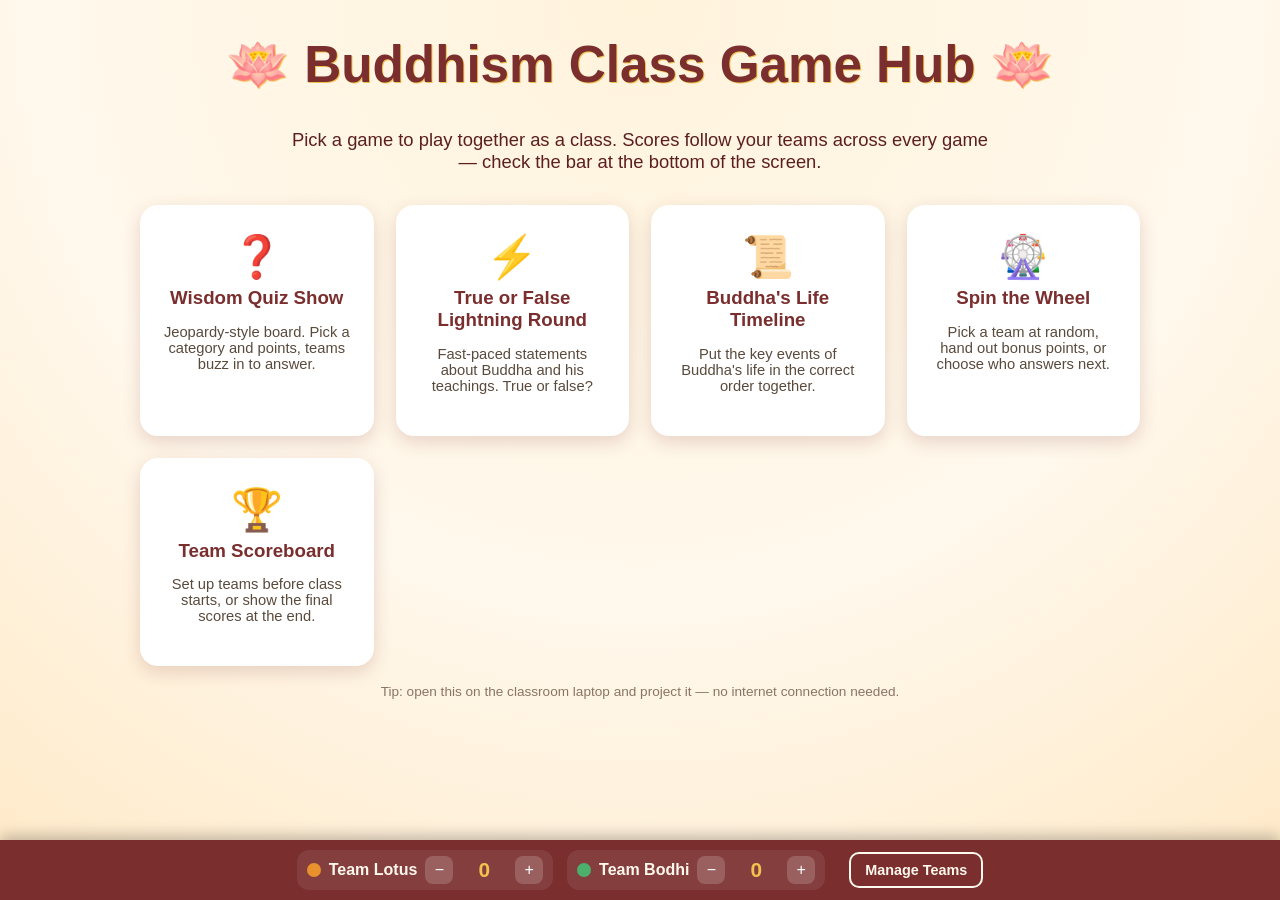
==== index.html @ 96e1d33b "Add offline browser-based Buddhism class game hub Five shared-screen games for a weekly 30-40min cla" ====
<!DOCTYPE html>
<html lang="en">
<head>
<meta charset="UTF-8" />
<meta name="viewport" content="width=device-width, initial-scale=1.0" />
<title>ABSS Buddhism Games</title>
<link rel="stylesheet" href="styles.css" />
</head>
<body>
<div class="page">
  <h1 class="title">🪷 Buddhism Class Game Hub 🪷</h1>
  <p class="subtitle">Pick a game to play together as a class. Scores follow your teams across every game — check the bar at the bottom of the screen.</p>

  <div class="game-grid">
    <a class="game-card" href="quiz.html">
      <div class="icon">❓</div>
      <h3>Wisdom Quiz Show</h3>
      <p>Jeopardy-style board. Pick a category and points, teams buzz in to answer.</p>
    </a>
    <a class="game-card" href="truefalse.html">
      <div class="icon">⚡</div>
      <h3>True or False Lightning Round</h3>
      <p>Fast-paced statements about Buddha and his teachings. True or false?</p>
    </a>
    <a class="game-card" href="timeline.html">
      <div class="icon">📜</div>
      <h3>Buddha's Life Timeline</h3>
      <p>Put the key events of Buddha's life in the correct order together.</p>
    </a>
    <a class="game-card" href="wheel.html">
      <div class="icon">🎡</div>
      <h3>Spin the Wheel</h3>
      <p>Pick a team at random, hand out bonus points, or choose who answers next.</p>
    </a>
    <a class="game-card" href="scoreboard.html">
      <div class="icon">🏆</div>
      <h3>Team Scoreboard</h3>
      <p>Set up teams before class starts, or show the final scores at the end.</p>
    </a>
  </div>

  <footer class="hint">Tip: open this on the classroom laptop and project it &mdash; no internet connection needed.</footer>
</div>
<script src="js/scoreboard.js"></script>
</body>
</html>
---- styles.css ----
:root {
  --saffron: #e8912d;
  --saffron-dark: #c96f14;
  --maroon: #7a2e2e;
  --maroon-dark: #5c1f1f;
  --gold: #f2c14e;
  --cream: #fff8ec;
  --ink: #3a2416;
  --green-ok: #4caf6b;
  --red-no: #d9534f;
  --panel: #ffffff;
  --shadow: 0 6px 18px rgba(122, 46, 46, 0.18);
  --radius: 18px;
}

* { box-sizing: border-box; }

html, body {
  margin: 0;
  padding: 0;
  height: 100%;
  font-family: "Trebuchet MS", "Segoe UI", Verdana, Arial, sans-serif;
  background: radial-gradient(circle at top, #fff3dc 0%, var(--cream) 55%, #ffe9c7 100%);
  color: var(--ink);
}

.page {
  min-height: 100vh;
  display: flex;
  flex-direction: column;
  align-items: center;
  padding: 20px 24px 90px;
}

h1, h2, h3 { margin: 0.3em 0; }

h1.title {
  font-size: clamp(2rem, 4vw, 3.2rem);
  color: var(--maroon);
  text-align: center;
  text-shadow: 1px 1px 0 var(--gold);
}

.subtitle {
  color: var(--maroon-dark);
  font-size: 1.15rem;
  text-align: center;
  max-width: 700px;
  margin-bottom: 1.2em;
}

a { text-decoration: none; color: inherit; }

.btn {
  display: inline-block;
  font-size: 1.1rem;
  font-weight: 700;
  padding: 14px 26px;
  border: none;
  border-radius: 14px;
  background: var(--saffron);
  color: white;
  cursor: pointer;
  box-shadow: var(--shadow);
  transition: transform 0.12s ease, background 0.12s ease;
}
.btn:hover { transform: translateY(-2px); background: var(--saffron-dark); }
.btn:active { transform: translateY(0); }
.btn.secondary { background: var(--maroon); }
.btn.secondary:hover { background: var(--maroon-dark); }
.btn.ghost {
  background: transparent;
  color: var(--maroon);
  border: 2px solid var(--maroon);
  box-shadow: none;
}
.btn.small { font-size: 0.9rem; padding: 8px 14px; border-radius: 10px; }
.btn:disabled { opacity: 0.45; cursor: not-allowed; transform: none; }

.game-grid {
  display: grid;
  grid-template-columns: repeat(auto-fit, minmax(230px, 1fr));
  gap: 22px;
  width: 100%;
  max-width: 1000px;
  margin-top: 10px;
}

.game-card {
  background: var(--panel);
  border-radius: var(--radius);
  box-shadow: var(--shadow);
  padding: 24px 20px;
  text-align: center;
  border: 3px solid transparent;
  transition: transform 0.15s ease, border-color 0.15s ease;
}
.game-card:hover { transform: translateY(-4px); border-color: var(--gold); }
.game-card .icon { font-size: 2.6rem; margin-bottom: 6px; }
.game-card h3 { color: var(--maroon); }
.game-card p { font-size: 0.92rem; color: #5a4a3c; min-height: 2.6em; }

.panel {
  background: var(--panel);
  border-radius: var(--radius);
  box-shadow: var(--shadow);
  padding: 24px;
  width: 100%;
  max-width: 1000px;
}

/* Scoreboard bar */
#scoreboard-bar {
  position: fixed;
  bottom: 0;
  left: 0;
  right: 0;
  background: var(--maroon);
  color: var(--cream);
  display: flex;
  align-items: center;
  justify-content: center;
  gap: 14px;
  flex-wrap: wrap;
  padding: 10px 14px;
  box-shadow: 0 -4px 14px rgba(0,0,0,0.25);
  z-index: 50;
}
#scoreboard-bar .sb-team {
  display: flex;
  align-items: center;
  gap: 8px;
  background: rgba(255,255,255,0.08);
  border-radius: 12px;
  padding: 6px 10px;
}
#scoreboard-bar .sb-dot { width: 14px; height: 14px; border-radius: 50%; flex: none; }
#scoreboard-bar .sb-name { font-weight: 700; min-width: 60px; }
#scoreboard-bar .sb-score { font-size: 1.3rem; font-weight: 800; color: var(--gold); min-width: 2.2em; text-align: center; }
#scoreboard-bar button.sb-adj {
  background: rgba(255,255,255,0.18);
  border: none;
  color: white;
  width: 28px;
  height: 28px;
  border-radius: 8px;
  font-size: 1rem;
  cursor: pointer;
  line-height: 1;
}
#scoreboard-bar button.sb-adj:hover { background: rgba(255,255,255,0.32); }
#scoreboard-bar .sb-manage { margin-left: 10px; }

.top-nav {
  position: fixed;
  top: 12px;
  left: 14px;
  z-index: 60;
}

.flash-correct { animation: flashGreen 0.6s ease; }
.flash-wrong { animation: flashRed 0.6s ease; }
@keyframes flashGreen { 0% { background: var(--green-ok); } 100% { background: inherit; } }
@keyframes flashRed { 0% { background: var(--red-no); } 100% { background: inherit; } }

.pill {
  display: inline-block;
  background: var(--gold);
  color: var(--maroon-dark);
  font-weight: 700;
  padding: 4px 12px;
  border-radius: 999px;
  font-size: 0.85rem;
}

footer.hint {
  margin-top: 18px;
  font-size: 0.85rem;
  color: #8a7562;
  text-align: center;
}
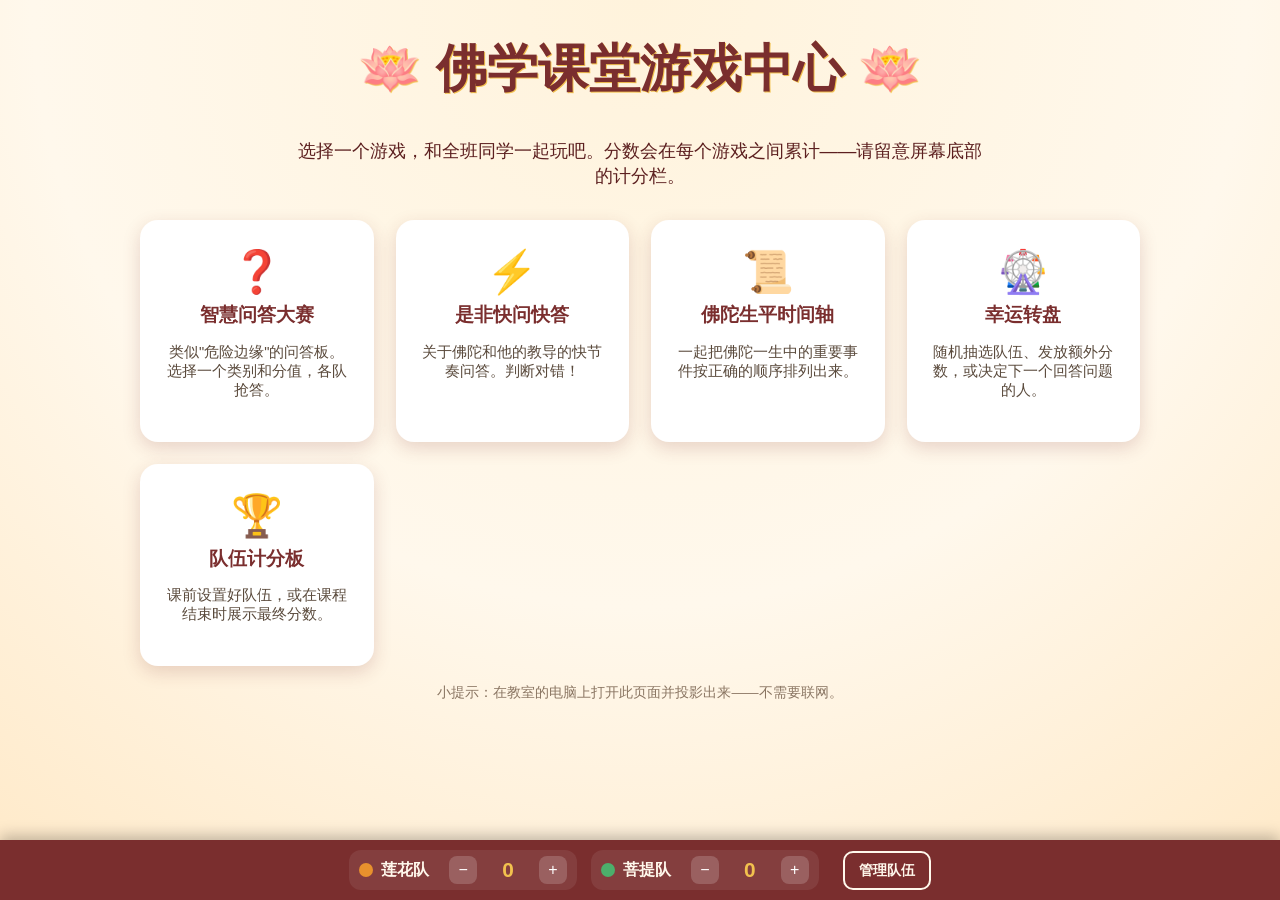
==== commit 3d533e70: "Translate Buddhism class game hub into Simplified Chinese Ports all five games (quiz, true/false, ti" ====
--- a/index.html
+++ b/index.html
@@ -1,45 +1,45 @@
 <!DOCTYPE html>
-<html lang="en">
+<html lang="zh-CN">
 <head>
 <meta charset="UTF-8" />
 <meta name="viewport" content="width=device-width, initial-scale=1.0" />
-<title>ABSS Buddhism Games</title>
+<title>佛学课堂游戏中心</title>
 <link rel="stylesheet" href="styles.css" />
 </head>
 <body>
 <div class="page">
-  <h1 class="title">🪷 Buddhism Class Game Hub 🪷</h1>
-  <p class="subtitle">Pick a game to play together as a class. Scores follow your teams across every game — check the bar at the bottom of the screen.</p>
+  <h1 class="title">🪷 佛学课堂游戏中心 🪷</h1>
+  <p class="subtitle">选择一个游戏，和全班同学一起玩吧。分数会在每个游戏之间累计——请留意屏幕底部的计分栏。</p>
 
   <div class="game-grid">
     <a class="game-card" href="quiz.html">
       <div class="icon">❓</div>
-      <h3>Wisdom Quiz Show</h3>
-      <p>Jeopardy-style board. Pick a category and points, teams buzz in to answer.</p>
+      <h3>智慧问答大赛</h3>
+      <p>类似"危险边缘"的问答板。选择一个类别和分值，各队抢答。</p>
     </a>
     <a class="game-card" href="truefalse.html">
       <div class="icon">⚡</div>
-      <h3>True or False Lightning Round</h3>
-      <p>Fast-paced statements about Buddha and his teachings. True or false?</p>
+      <h3>是非快问快答</h3>
+      <p>关于佛陀和他的教导的快节奏问答。判断对错！</p>
     </a>
     <a class="game-card" href="timeline.html">
       <div class="icon">📜</div>
-      <h3>Buddha's Life Timeline</h3>
-      <p>Put the key events of Buddha's life in the correct order together.</p>
+      <h3>佛陀生平时间轴</h3>
+      <p>一起把佛陀一生中的重要事件按正确的顺序排列出来。</p>
     </a>
     <a class="game-card" href="wheel.html">
       <div class="icon">🎡</div>
-      <h3>Spin the Wheel</h3>
-      <p>Pick a team at random, hand out bonus points, or choose who answers next.</p>
+      <h3>幸运转盘</h3>
+      <p>随机抽选队伍、发放额外分数，或决定下一个回答问题的人。</p>
     </a>
     <a class="game-card" href="scoreboard.html">
       <div class="icon">🏆</div>
-      <h3>Team Scoreboard</h3>
-      <p>Set up teams before class starts, or show the final scores at the end.</p>
+      <h3>队伍计分板</h3>
+      <p>课前设置好队伍，或在课程结束时展示最终分数。</p>
     </a>
   </div>
 
-  <footer class="hint">Tip: open this on the classroom laptop and project it &mdash; no internet connection needed.</footer>
+  <footer class="hint">小提示：在教室的电脑上打开此页面并投影出来——不需要联网。</footer>
 </div>
 <script src="js/scoreboard.js"></script>
 </body>
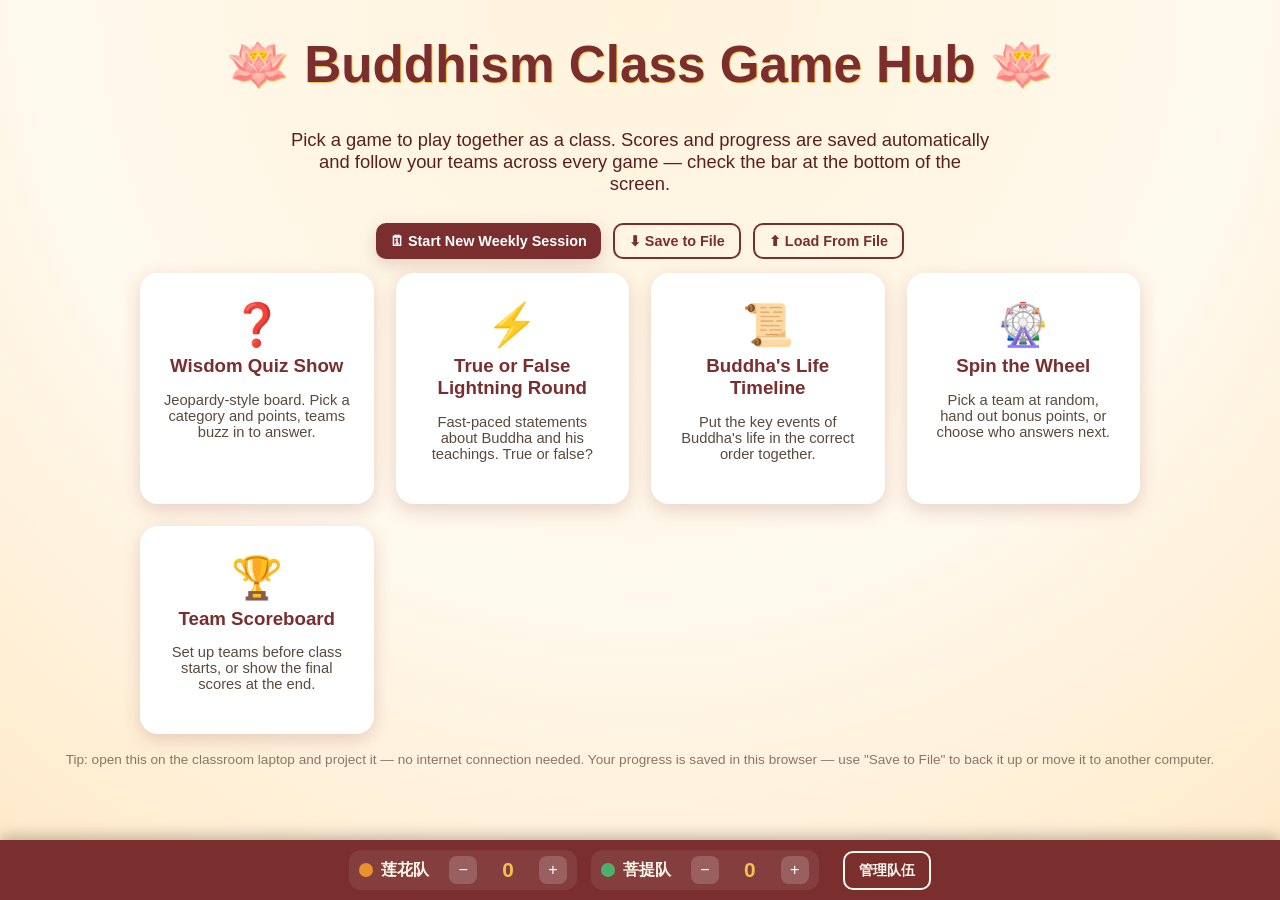
==== commit df4011ca: "Add persistent save state and an in-game menu to every game Progress now survives closing the tab or" ====
--- a/index.html
+++ b/index.html
@@ -1,46 +1,127 @@
 <!DOCTYPE html>
-<html lang="zh-CN">
+<html lang="en">
 <head>
 <meta charset="UTF-8" />
 <meta name="viewport" content="width=device-width, initial-scale=1.0" />
-<title>佛学课堂游戏中心</title>
+<title>ABSS Buddhism Games</title>
 <link rel="stylesheet" href="styles.css" />
 </head>
 <body>
 <div class="page">
-  <h1 class="title">🪷 佛学课堂游戏中心 🪷</h1>
-  <p class="subtitle">选择一个游戏，和全班同学一起玩吧。分数会在每个游戏之间累计——请留意屏幕底部的计分栏。</p>
+  <h1 class="title">🪷 Buddhism Class Game Hub 🪷</h1>
+  <p class="subtitle">Pick a game to play together as a class. Scores and progress are saved automatically and follow your teams across every game — check the bar at the bottom of the screen.</p>
 
-  <div class="game-grid">
-    <a class="game-card" href="quiz.html">
+  <div class="hub-toolbar">
+    <button class="btn secondary small" id="new-session-btn">🗓 Start New Weekly Session</button>
+    <button class="btn ghost small" id="export-btn">⬇ Save to File</button>
+    <button class="btn ghost small" id="import-btn">⬆ Load From File</button>
+    <input type="file" id="import-input" accept="application/json" style="display:none" />
+  </div>
+
+  <div class="game-grid" id="game-grid">
+    <a class="game-card" href="quiz.html" data-game="quiz">
       <div class="icon">❓</div>
-      <h3>智慧问答大赛</h3>
-      <p>类似"危险边缘"的问答板。选择一个类别和分值，各队抢答。</p>
+      <h3>Wisdom Quiz Show</h3>
+      <p>Jeopardy-style board. Pick a category and points, teams buzz in to answer.</p>
     </a>
-    <a class="game-card" href="truefalse.html">
+    <a class="game-card" href="truefalse.html" data-game="truefalse">
       <div class="icon">⚡</div>
-      <h3>是非快问快答</h3>
-      <p>关于佛陀和他的教导的快节奏问答。判断对错！</p>
+      <h3>True or False Lightning Round</h3>
+      <p>Fast-paced statements about Buddha and his teachings. True or false?</p>
     </a>
-    <a class="game-card" href="timeline.html">
+    <a class="game-card" href="timeline.html" data-game="timeline">
       <div class="icon">📜</div>
-      <h3>佛陀生平时间轴</h3>
-      <p>一起把佛陀一生中的重要事件按正确的顺序排列出来。</p>
+      <h3>Buddha's Life Timeline</h3>
+      <p>Put the key events of Buddha's life in the correct order together.</p>
     </a>
-    <a class="game-card" href="wheel.html">
+    <a class="game-card" href="wheel.html" data-game="wheel">
       <div class="icon">🎡</div>
-      <h3>幸运转盘</h3>
-      <p>随机抽选队伍、发放额外分数，或决定下一个回答问题的人。</p>
+      <h3>Spin the Wheel</h3>
+      <p>Pick a team at random, hand out bonus points, or choose who answers next.</p>
     </a>
     <a class="game-card" href="scoreboard.html">
       <div class="icon">🏆</div>
-      <h3>队伍计分板</h3>
-      <p>课前设置好队伍，或在课程结束时展示最终分数。</p>
+      <h3>Team Scoreboard</h3>
+      <p>Set up teams before class starts, or show the final scores at the end.</p>
     </a>
   </div>
 
-  <footer class="hint">小提示：在教室的电脑上打开此页面并投影出来——不需要联网。</footer>
+  <footer class="hint">Tip: open this on the classroom laptop and project it &mdash; no internet connection needed. Your progress is saved in this browser — use "Save to File" to back it up or move it to another computer.</footer>
 </div>
 <script src="js/scoreboard.js"></script>
+<script src="js/gamestate.js"></script>
+<script>
+  const QUIZ_TOTAL_CELLS = 20;
+
+  function badgeFor(gameKey) {
+    const state = AbssState.load(gameKey);
+    if (gameKey === "quiz") {
+      const used = (state && state.used) ? state.used.length : 0;
+      if (used === 0) return null;
+      if (used >= QUIZ_TOTAL_CELLS) return { text: "Completed", cls: "completed" };
+      return { text: `${used}/${QUIZ_TOTAL_CELLS} played`, cls: "in-progress" };
+    }
+    if (gameKey === "truefalse") {
+      const answered = (state && state.answeredPositions) ? state.answeredPositions.length : 0;
+      if (answered === 0) return null;
+      const total = (state && state.order) ? state.order.length : answered;
+      if (answered >= total) return { text: "Completed", cls: "completed" };
+      return { text: `${answered}/${total} answered`, cls: "in-progress" };
+    }
+    if (gameKey === "timeline") {
+      if (!state) return null;
+      if (state.checked) return { text: "Checked", cls: "completed" };
+      const placedCount = (state.placed || []).filter((x) => x !== null).length;
+      if (placedCount === 0) return null;
+      return { text: "In progress", cls: "in-progress" };
+    }
+    if (gameKey === "wheel") {
+      if (state && state.text) return { text: "Customized", cls: "in-progress" };
+      return null;
+    }
+    return null;
+  }
+
+  function renderBadges() {
+    document.querySelectorAll(".game-card[data-game]").forEach((card) => {
+      const existing = card.querySelector(".progress-badge");
+      if (existing) existing.remove();
+      const badge = badgeFor(card.dataset.game);
+      if (badge) {
+        const span = document.createElement("span");
+        span.className = "progress-badge " + badge.cls;
+        span.textContent = badge.text;
+        card.appendChild(span);
+      }
+    });
+  }
+
+  document.getElementById("new-session-btn").addEventListener("click", () => {
+    if (confirm("Start a new weekly session? This clears game progress (quiz board, true/false, timeline, wheel) but keeps your team names, colors and scores.")) {
+      AbssState.clearAllProgress();
+      renderBadges();
+    }
+  });
+  document.getElementById("export-btn").addEventListener("click", () => {
+    AbssState.downloadSave();
+  });
+  const importInput = document.getElementById("import-input");
+  document.getElementById("import-btn").addEventListener("click", () => importInput.click());
+  importInput.addEventListener("change", () => {
+    const file = importInput.files[0];
+    if (!file) return;
+    AbssState.loadSaveFromFile(file, (success) => {
+      if (success) {
+        alert("Save loaded! The page will now reload.");
+        location.reload();
+      } else {
+        alert("Sorry, that file could not be read as a save file.");
+      }
+      importInput.value = "";
+    });
+  });
+
+  renderBadges();
+</script>
 </body>
 </html>
--- a/styles.css
+++ b/styles.css
@@ -156,6 +156,94 @@
   top: 12px;
   left: 14px;
   z-index: 60;
+  display: flex;
+  gap: 8px;
+}
+
+/* Game menu (hamburger) */
+.menu-btn {
+  position: fixed;
+  top: 12px;
+  right: 14px;
+  z-index: 60;
+  width: 46px;
+  height: 46px;
+  border-radius: 12px;
+  border: none;
+  background: var(--maroon);
+  color: var(--gold);
+  font-size: 1.3rem;
+  cursor: pointer;
+  box-shadow: var(--shadow);
+}
+.menu-btn:hover { background: var(--maroon-dark); }
+
+.menu-overlay {
+  display: none;
+  position: fixed; inset: 0;
+  background: rgba(58, 36, 22, 0.75);
+  align-items: center; justify-content: center;
+  z-index: 200;
+  padding: 20px;
+}
+.menu-overlay.open { display: flex; }
+.menu-panel {
+  background: var(--cream);
+  border-radius: var(--radius);
+  padding: 26px;
+  max-width: 380px;
+  width: 100%;
+  box-shadow: 0 10px 40px rgba(0,0,0,0.4);
+}
+.menu-panel h2 {
+  color: var(--maroon);
+  text-align: center;
+  margin-bottom: 14px;
+}
+.menu-panel .menu-btn-list {
+  display: flex;
+  flex-direction: column;
+  gap: 10px;
+}
+.menu-panel .menu-btn-list .btn {
+  width: 100%;
+  text-align: center;
+}
+.menu-panel .menu-note {
+  font-size: 0.8rem;
+  color: #8a7562;
+  text-align: center;
+  margin-top: 12px;
+}
+.menu-panel hr {
+  border: none;
+  border-top: 1px solid #e8c98a;
+  margin: 14px 0;
+}
+
+/* Hub progress badges */
+.game-card { position: relative; }
+.progress-badge {
+  position: absolute;
+  top: -10px;
+  right: -10px;
+  font-size: 0.72rem;
+  font-weight: 800;
+  padding: 4px 10px;
+  border-radius: 999px;
+  box-shadow: var(--shadow);
+  color: white;
+}
+.progress-badge.not-started { background: #b8a48c; }
+.progress-badge.in-progress { background: var(--saffron); }
+.progress-badge.completed { background: var(--green-ok); }
+
+.hub-toolbar {
+  display: flex;
+  gap: 12px;
+  flex-wrap: wrap;
+  justify-content: center;
+  margin: 6px 0 4px;
 }
 
 .flash-correct { animation: flashGreen 0.6s ease; }
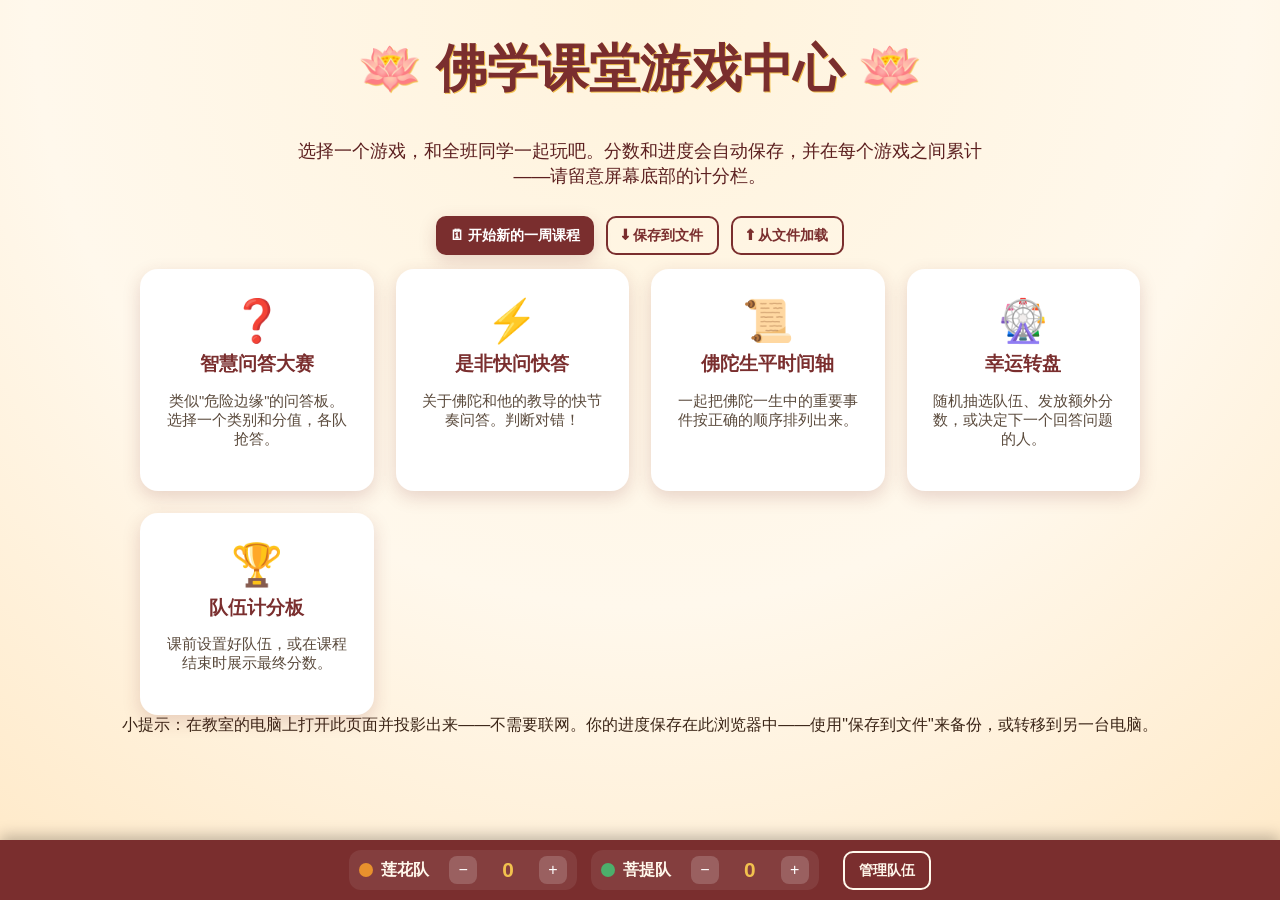
==== commit 67cd807d: "Add persistent save state and an in-game menu (Simplified Chinese) Ports the same save/menu feature " ====
--- a/index.html
+++ b/index.html
@@ -1,52 +1,52 @@
 <!DOCTYPE html>
-<html lang="en">
+<html lang="zh-CN">
 <head>
 <meta charset="UTF-8" />
 <meta name="viewport" content="width=device-width, initial-scale=1.0" />
-<title>ABSS Buddhism Games</title>
+<title>佛学课堂游戏中心</title>
 <link rel="stylesheet" href="styles.css" />
 </head>
 <body>
 <div class="page">
-  <h1 class="title">🪷 Buddhism Class Game Hub 🪷</h1>
-  <p class="subtitle">Pick a game to play together as a class. Scores and progress are saved automatically and follow your teams across every game — check the bar at the bottom of the screen.</p>
+  <h1 class="title">🪷 佛学课堂游戏中心 🪷</h1>
+  <p class="subtitle">选择一个游戏，和全班同学一起玩吧。分数和进度会自动保存，并在每个游戏之间累计——请留意屏幕底部的计分栏。</p>
 
   <div class="hub-toolbar">
-    <button class="btn secondary small" id="new-session-btn">🗓 Start New Weekly Session</button>
-    <button class="btn ghost small" id="export-btn">⬇ Save to File</button>
-    <button class="btn ghost small" id="import-btn">⬆ Load From File</button>
+    <button class="btn secondary small" id="new-session-btn">🗓 开始新的一周课程</button>
+    <button class="btn ghost small" id="export-btn">⬇ 保存到文件</button>
+    <button class="btn ghost small" id="import-btn">⬆ 从文件加载</button>
     <input type="file" id="import-input" accept="application/json" style="display:none" />
   </div>
 
   <div class="game-grid" id="game-grid">
     <a class="game-card" href="quiz.html" data-game="quiz">
       <div class="icon">❓</div>
-      <h3>Wisdom Quiz Show</h3>
-      <p>Jeopardy-style board. Pick a category and points, teams buzz in to answer.</p>
+      <h3>智慧问答大赛</h3>
+      <p>类似"危险边缘"的问答板。选择一个类别和分值，各队抢答。</p>
     </a>
     <a class="game-card" href="truefalse.html" data-game="truefalse">
       <div class="icon">⚡</div>
-      <h3>True or False Lightning Round</h3>
-      <p>Fast-paced statements about Buddha and his teachings. True or false?</p>
+      <h3>是非快问快答</h3>
+      <p>关于佛陀和他的教导的快节奏问答。判断对错！</p>
     </a>
     <a class="game-card" href="timeline.html" data-game="timeline">
       <div class="icon">📜</div>
-      <h3>Buddha's Life Timeline</h3>
-      <p>Put the key events of Buddha's life in the correct order together.</p>
+      <h3>佛陀生平时间轴</h3>
+      <p>一起把佛陀一生中的重要事件按正确的顺序排列出来。</p>
     </a>
     <a class="game-card" href="wheel.html" data-game="wheel">
       <div class="icon">🎡</div>
-      <h3>Spin the Wheel</h3>
-      <p>Pick a team at random, hand out bonus points, or choose who answers next.</p>
+      <h3>幸运转盘</h3>
+      <p>随机抽选队伍、发放额外分数，或决定下一个回答问题的人。</p>
     </a>
     <a class="game-card" href="scoreboard.html">
       <div class="icon">🏆</div>
-      <h3>Team Scoreboard</h3>
-      <p>Set up teams before class starts, or show the final scores at the end.</p>
+      <h3>队伍计分板</h3>
+      <p>课前设置好队伍，或在课程结束时展示最终分数。</p>
     </a>
   </div>
 
-  <footer class="hint">Tip: open this on the classroom laptop and project it &mdash; no internet connection needed. Your progress is saved in this browser — use "Save to File" to back it up or move it to another computer.</footer>
+  <footer class="hint">小提示：在教室的电脑上打开此页面并投影出来——不需要联网。你的进度保存在此浏览器中——使用"保存到文件"来备份，或转移到另一台电脑。</footer>
 </div>
 <script src="js/scoreboard.js"></script>
 <script src="js/gamestate.js"></script>
@@ -58,25 +58,25 @@
     if (gameKey === "quiz") {
       const used = (state && state.used) ? state.used.length : 0;
       if (used === 0) return null;
-      if (used >= QUIZ_TOTAL_CELLS) return { text: "Completed", cls: "completed" };
-      return { text: `${used}/${QUIZ_TOTAL_CELLS} played`, cls: "in-progress" };
+      if (used >= QUIZ_TOTAL_CELLS) return { text: "已完成", cls: "completed" };
+      return { text: `已玩 ${used}/${QUIZ_TOTAL_CELLS} 题`, cls: "in-progress" };
     }
     if (gameKey === "truefalse") {
       const answered = (state && state.answeredPositions) ? state.answeredPositions.length : 0;
       if (answered === 0) return null;
       const total = (state && state.order) ? state.order.length : answered;
-      if (answered >= total) return { text: "Completed", cls: "completed" };
-      return { text: `${answered}/${total} answered`, cls: "in-progress" };
+      if (answered >= total) return { text: "已完成", cls: "completed" };
+      return { text: `已答 ${answered}/${total} 题`, cls: "in-progress" };
     }
     if (gameKey === "timeline") {
       if (!state) return null;
-      if (state.checked) return { text: "Checked", cls: "completed" };
+      if (state.checked) return { text: "已检查", cls: "completed" };
       const placedCount = (state.placed || []).filter((x) => x !== null).length;
       if (placedCount === 0) return null;
-      return { text: "In progress", cls: "in-progress" };
+      return { text: "进行中", cls: "in-progress" };
     }
     if (gameKey === "wheel") {
-      if (state && state.text) return { text: "Customized", cls: "in-progress" };
+      if (state && state.text) return { text: "已自定义", cls: "in-progress" };
       return null;
     }
     return null;
@@ -97,7 +97,7 @@
   }
 
   document.getElementById("new-session-btn").addEventListener("click", () => {
-    if (confirm("Start a new weekly session? This clears game progress (quiz board, true/false, timeline, wheel) but keeps your team names, colors and scores.")) {
+    if (confirm("开始新的一周课程？这将清除各游戏的进度（问答板、是非题、时间轴、转盘），但会保留你的队伍名称、颜色和分数。")) {
       AbssState.clearAllProgress();
       renderBadges();
     }
@@ -112,10 +112,10 @@
     if (!file) return;
     AbssState.loadSaveFromFile(file, (success) => {
       if (success) {
-        alert("Save loaded! The page will now reload.");
+        alert("存档已加载！页面即将刷新。");
         location.reload();
       } else {
-        alert("Sorry, that file could not be read as a save file.");
+        alert("抱歉，无法读取该存档文件。");
       }
       importInput.value = "";
     });
--- a/styles.css
+++ b/styles.css
@@ -245,25 +245,3 @@
   justify-content: center;
   margin: 6px 0 4px;
 }
-
-.flash-correct { animation: flashGreen 0.6s ease; }
-.flash-wrong { animation: flashRed 0.6s ease; }
-@keyframes flashGreen { 0% { background: var(--green-ok); } 100% { background: inherit; } }
-@keyframes flashRed { 0% { background: var(--red-no); } 100% { background: inherit; } }
-
-.pill {
-  display: inline-block;
-  background: var(--gold);
-  color: var(--maroon-dark);
-  font-weight: 700;
-  padding: 4px 12px;
-  border-radius: 999px;
-  font-size: 0.85rem;
-}
-
-footer.hint {
-  margin-top: 18px;
-  font-size: 0.85rem;
-  color: #8a7562;
-  text-align: center;
-}
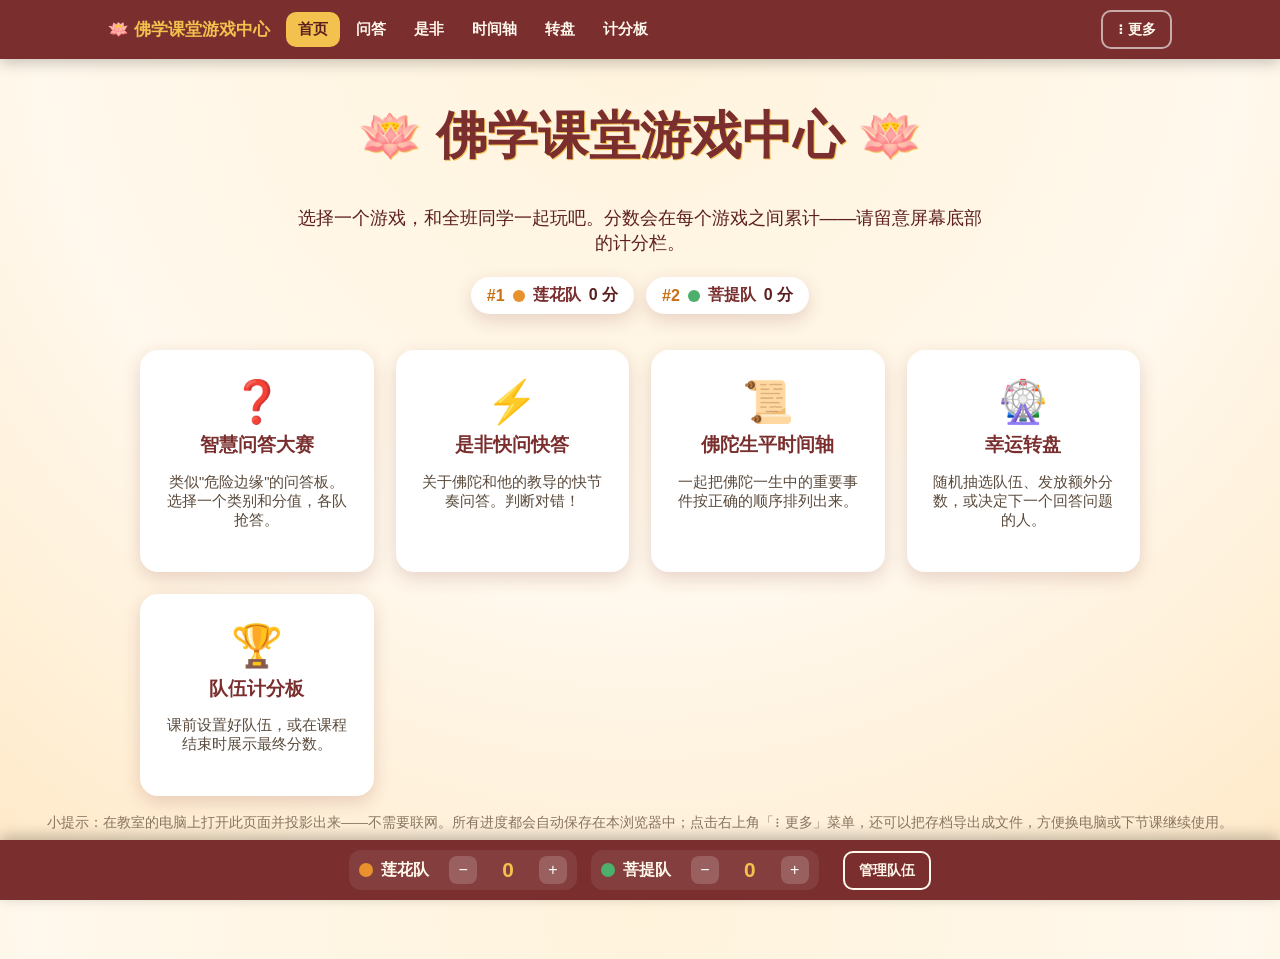
==== commit 33d735df: "Add persistent save/load and a unified navigation menu - All game progress (quiz used cells, true/fa" ====
--- a/index.html
+++ b/index.html
@@ -6,35 +6,31 @@
 <title>佛学课堂游戏中心</title>
 <link rel="stylesheet" href="styles.css" />
 </head>
-<body>
+<body data-page="home">
+<div id="site-nav"></div>
 <div class="page">
   <h1 class="title">🪷 佛学课堂游戏中心 🪷</h1>
-  <p class="subtitle">选择一个游戏，和全班同学一起玩吧。分数和进度会自动保存，并在每个游戏之间累计——请留意屏幕底部的计分栏。</p>
+  <p class="subtitle">选择一个游戏，和全班同学一起玩吧。分数会在每个游戏之间累计——请留意屏幕底部的计分栏。</p>
 
-  <div class="hub-toolbar">
-    <button class="btn secondary small" id="new-session-btn">🗓 开始新的一周课程</button>
-    <button class="btn ghost small" id="export-btn">⬇ 保存到文件</button>
-    <button class="btn ghost small" id="import-btn">⬆ 从文件加载</button>
-    <input type="file" id="import-input" accept="application/json" style="display:none" />
-  </div>
+  <div class="standings-preview" id="standings-preview"></div>
 
-  <div class="game-grid" id="game-grid">
-    <a class="game-card" href="quiz.html" data-game="quiz">
+  <div class="game-grid">
+    <a class="game-card" href="quiz.html">
       <div class="icon">❓</div>
       <h3>智慧问答大赛</h3>
       <p>类似"危险边缘"的问答板。选择一个类别和分值，各队抢答。</p>
     </a>
-    <a class="game-card" href="truefalse.html" data-game="truefalse">
+    <a class="game-card" href="truefalse.html">
       <div class="icon">⚡</div>
       <h3>是非快问快答</h3>
       <p>关于佛陀和他的教导的快节奏问答。判断对错！</p>
     </a>
-    <a class="game-card" href="timeline.html" data-game="timeline">
+    <a class="game-card" href="timeline.html">
       <div class="icon">📜</div>
       <h3>佛陀生平时间轴</h3>
       <p>一起把佛陀一生中的重要事件按正确的顺序排列出来。</p>
     </a>
-    <a class="game-card" href="wheel.html" data-game="wheel">
+    <a class="game-card" href="wheel.html">
       <div class="icon">🎡</div>
       <h3>幸运转盘</h3>
       <p>随机抽选队伍、发放额外分数，或决定下一个回答问题的人。</p>
@@ -46,82 +42,35 @@
     </a>
   </div>
 
-  <footer class="hint">小提示：在教室的电脑上打开此页面并投影出来——不需要联网。你的进度保存在此浏览器中——使用"保存到文件"来备份，或转移到另一台电脑。</footer>
+  <footer class="hint">小提示：在教室的电脑上打开此页面并投影出来——不需要联网。所有进度都会自动保存在本浏览器中；点击右上角「⋮ 更多」菜单，还可以把存档导出成文件，方便换电脑或下节课继续使用。</footer>
 </div>
 <script src="js/scoreboard.js"></script>
-<script src="js/gamestate.js"></script>
+<script src="js/save.js"></script>
+<script src="js/nav.js"></script>
 <script>
-  const QUIZ_TOTAL_CELLS = 20;
-
-  function badgeFor(gameKey) {
-    const state = AbssState.load(gameKey);
-    if (gameKey === "quiz") {
-      const used = (state && state.used) ? state.used.length : 0;
-      if (used === 0) return null;
-      if (used >= QUIZ_TOTAL_CELLS) return { text: "已完成", cls: "completed" };
-      return { text: `已玩 ${used}/${QUIZ_TOTAL_CELLS} 题`, cls: "in-progress" };
+  (() => {
+    const el = document.getElementById("standings-preview");
+    function render() {
+      const teams = AbssScoreboard.getTeams().slice().sort((a, b) => b.score - a.score);
+      el.innerHTML = teams
+        .map(
+          (t, i) => `
+        <div class="standing-chip">
+          <span class="rank">#${i + 1}</span>
+          <span class="dot" style="background:${t.color}"></span>
+          <span>${t.name}</span>
+          <span class="score">${t.score} 分</span>
+        </div>`
+        )
+        .join("");
     }
-    if (gameKey === "truefalse") {
-      const answered = (state && state.answeredPositions) ? state.answeredPositions.length : 0;
-      if (answered === 0) return null;
-      const total = (state && state.order) ? state.order.length : answered;
-      if (answered >= total) return { text: "已完成", cls: "completed" };
-      return { text: `已答 ${answered}/${total} 题`, cls: "in-progress" };
-    }
-    if (gameKey === "timeline") {
-      if (!state) return null;
-      if (state.checked) return { text: "已检查", cls: "completed" };
-      const placedCount = (state.placed || []).filter((x) => x !== null).length;
-      if (placedCount === 0) return null;
-      return { text: "进行中", cls: "in-progress" };
-    }
-    if (gameKey === "wheel") {
-      if (state && state.text) return { text: "已自定义", cls: "in-progress" };
-      return null;
-    }
-    return null;
-  }
-
-  function renderBadges() {
-    document.querySelectorAll(".game-card[data-game]").forEach((card) => {
-      const existing = card.querySelector(".progress-badge");
-      if (existing) existing.remove();
-      const badge = badgeFor(card.dataset.game);
-      if (badge) {
-        const span = document.createElement("span");
-        span.className = "progress-badge " + badge.cls;
-        span.textContent = badge.text;
-        card.appendChild(span);
+    render();
+    document.addEventListener("click", (e) => {
+      if (e.target.closest("#scoreboard-bar .sb-adj")) {
+        setTimeout(render, 0);
       }
     });
-  }
-
-  document.getElementById("new-session-btn").addEventListener("click", () => {
-    if (confirm("开始新的一周课程？这将清除各游戏的进度（问答板、是非题、时间轴、转盘），但会保留你的队伍名称、颜色和分数。")) {
-      AbssState.clearAllProgress();
-      renderBadges();
-    }
-  });
-  document.getElementById("export-btn").addEventListener("click", () => {
-    AbssState.downloadSave();
-  });
-  const importInput = document.getElementById("import-input");
-  document.getElementById("import-btn").addEventListener("click", () => importInput.click());
-  importInput.addEventListener("change", () => {
-    const file = importInput.files[0];
-    if (!file) return;
-    AbssState.loadSaveFromFile(file, (success) => {
-      if (success) {
-        alert("存档已加载！页面即将刷新。");
-        location.reload();
-      } else {
-        alert("抱歉，无法读取该存档文件。");
-      }
-      importInput.value = "";
-    });
-  });
-
-  renderBadges();
+  })();
 </script>
 </body>
 </html>
--- a/styles.css
+++ b/styles.css
@@ -29,7 +29,7 @@
   display: flex;
   flex-direction: column;
   align-items: center;
-  padding: 20px 24px 90px;
+  padding: 28px 24px 90px;
 }
 
 h1, h2, h3 { margin: 0.3em 0; }
@@ -151,97 +151,139 @@
 #scoreboard-bar button.sb-adj:hover { background: rgba(255,255,255,0.32); }
 #scoreboard-bar .sb-manage { margin-left: 10px; }
 
-.top-nav {
-  position: fixed;
-  top: 12px;
-  left: 14px;
-  z-index: 60;
-  display: flex;
+/* Top site navigation */
+.site-nav {
+  position: sticky;
+  top: 0;
+  z-index: 80;
+  background: var(--maroon);
+  box-shadow: 0 4px 14px rgba(0, 0, 0, 0.22);
+}
+.site-nav-inner {
+  max-width: 1100px;
+  margin: 0 auto;
+  display: flex;
+  align-items: center;
+  gap: 16px;
+  padding: 10px 18px;
+  flex-wrap: wrap;
+}
+.site-nav .brand {
+  font-weight: 800;
+  font-size: 1.05rem;
+  color: var(--gold);
+  white-space: nowrap;
+}
+.nav-links {
+  display: flex;
+  gap: 4px;
+  flex: 1;
+  flex-wrap: wrap;
+}
+.nav-links a {
+  color: var(--cream);
+  padding: 8px 12px;
+  border-radius: 10px;
+  font-weight: 600;
+  font-size: 0.92rem;
+  transition: background 0.15s ease;
+}
+.nav-links a:hover { background: rgba(255, 255, 255, 0.14); }
+.nav-links a.active { background: var(--gold); color: var(--maroon-dark); }
+.nav-toggle {
+  display: none;
+  background: none;
+  border: none;
+  color: var(--cream);
+  font-size: 1.4rem;
+  cursor: pointer;
+  padding: 4px 8px;
+}
+.nav-menu { position: relative; margin-left: auto; }
+.nav-menu .btn.ghost { color: var(--cream); border-color: rgba(255, 255, 255, 0.6); }
+.nav-menu .btn.ghost:hover { background: rgba(255, 255, 255, 0.12); }
+.nav-menu-dropdown {
+  display: none;
+  flex-direction: column;
+  gap: 3px;
+  position: absolute;
+  right: 0;
+  top: calc(100% + 8px);
+  background: var(--panel);
+  border-radius: 12px;
+  box-shadow: var(--shadow);
+  padding: 8px;
+  min-width: 230px;
+  z-index: 90;
+}
+.nav-menu-dropdown.open { display: flex; }
+.nav-menu-dropdown button {
+  background: none;
+  border: none;
+  text-align: left;
+  padding: 10px 12px;
+  border-radius: 8px;
+  font-size: 0.92rem;
+  font-family: inherit;
+  color: var(--ink);
+  cursor: pointer;
+}
+.nav-menu-dropdown button:hover { background: #fff3dc; }
+.nav-menu-dropdown button.danger { color: var(--red-no); font-weight: 700; }
+.nav-menu-dropdown button.danger:hover { background: #fdeceb; }
+
+@media (max-width: 720px) {
+  .nav-toggle { display: block; }
+  .nav-links {
+    display: none;
+    width: 100%;
+    flex-direction: column;
+    order: 3;
+  }
+  .nav-links.open { display: flex; }
+}
+
+/* Team standings preview on dashboard */
+.standings-preview {
+  display: flex;
+  gap: 12px;
+  flex-wrap: wrap;
+  justify-content: center;
+  margin: 0 0 26px;
+}
+.standing-chip {
+  display: flex;
+  align-items: center;
   gap: 8px;
-}
-
-/* Game menu (hamburger) */
-.menu-btn {
-  position: fixed;
-  top: 12px;
-  right: 14px;
-  z-index: 60;
-  width: 46px;
-  height: 46px;
-  border-radius: 12px;
-  border: none;
-  background: var(--maroon);
-  color: var(--gold);
-  font-size: 1.3rem;
-  cursor: pointer;
-  box-shadow: var(--shadow);
-}
-.menu-btn:hover { background: var(--maroon-dark); }
-
-.menu-overlay {
-  display: none;
-  position: fixed; inset: 0;
-  background: rgba(58, 36, 22, 0.75);
-  align-items: center; justify-content: center;
-  z-index: 200;
-  padding: 20px;
-}
-.menu-overlay.open { display: flex; }
-.menu-panel {
-  background: var(--cream);
-  border-radius: var(--radius);
-  padding: 26px;
-  max-width: 380px;
-  width: 100%;
-  box-shadow: 0 10px 40px rgba(0,0,0,0.4);
-}
-.menu-panel h2 {
+  background: var(--panel);
+  border-radius: 999px;
+  padding: 8px 16px;
+  box-shadow: var(--shadow);
+  font-weight: 700;
   color: var(--maroon);
-  text-align: center;
-  margin-bottom: 14px;
-}
-.menu-panel .menu-btn-list {
-  display: flex;
-  flex-direction: column;
-  gap: 10px;
-}
-.menu-panel .menu-btn-list .btn {
-  width: 100%;
-  text-align: center;
-}
-.menu-panel .menu-note {
-  font-size: 0.8rem;
+}
+.standing-chip .dot { width: 12px; height: 12px; border-radius: 50%; flex: none; }
+.standing-chip .rank { color: var(--saffron-dark); }
+.standing-chip .score { color: var(--maroon-dark); }
+
+.flash-correct { animation: flashGreen 0.6s ease; }
+.flash-wrong { animation: flashRed 0.6s ease; }
+@keyframes flashGreen { 0% { background: var(--green-ok); } 100% { background: inherit; } }
+@keyframes flashRed { 0% { background: var(--red-no); } 100% { background: inherit; } }
+
+.pill {
+  display: inline-block;
+  background: var(--gold);
+  color: var(--maroon-dark);
+  font-weight: 700;
+  padding: 4px 12px;
+  border-radius: 999px;
+  font-size: 0.85rem;
+}
+
+footer.hint {
+  margin-top: 18px;
+  font-size: 0.85rem;
   color: #8a7562;
   text-align: center;
-  margin-top: 12px;
-}
-.menu-panel hr {
-  border: none;
-  border-top: 1px solid #e8c98a;
-  margin: 14px 0;
-}
-
-/* Hub progress badges */
-.game-card { position: relative; }
-.progress-badge {
-  position: absolute;
-  top: -10px;
-  right: -10px;
-  font-size: 0.72rem;
-  font-weight: 800;
-  padding: 4px 10px;
-  border-radius: 999px;
-  box-shadow: var(--shadow);
-  color: white;
-}
-.progress-badge.not-started { background: #b8a48c; }
-.progress-badge.in-progress { background: var(--saffron); }
-.progress-badge.completed { background: var(--green-ok); }
-
-.hub-toolbar {
-  display: flex;
-  gap: 12px;
-  flex-wrap: wrap;
-  justify-content: center;
-  margin: 6px 0 4px;
-}
+}
